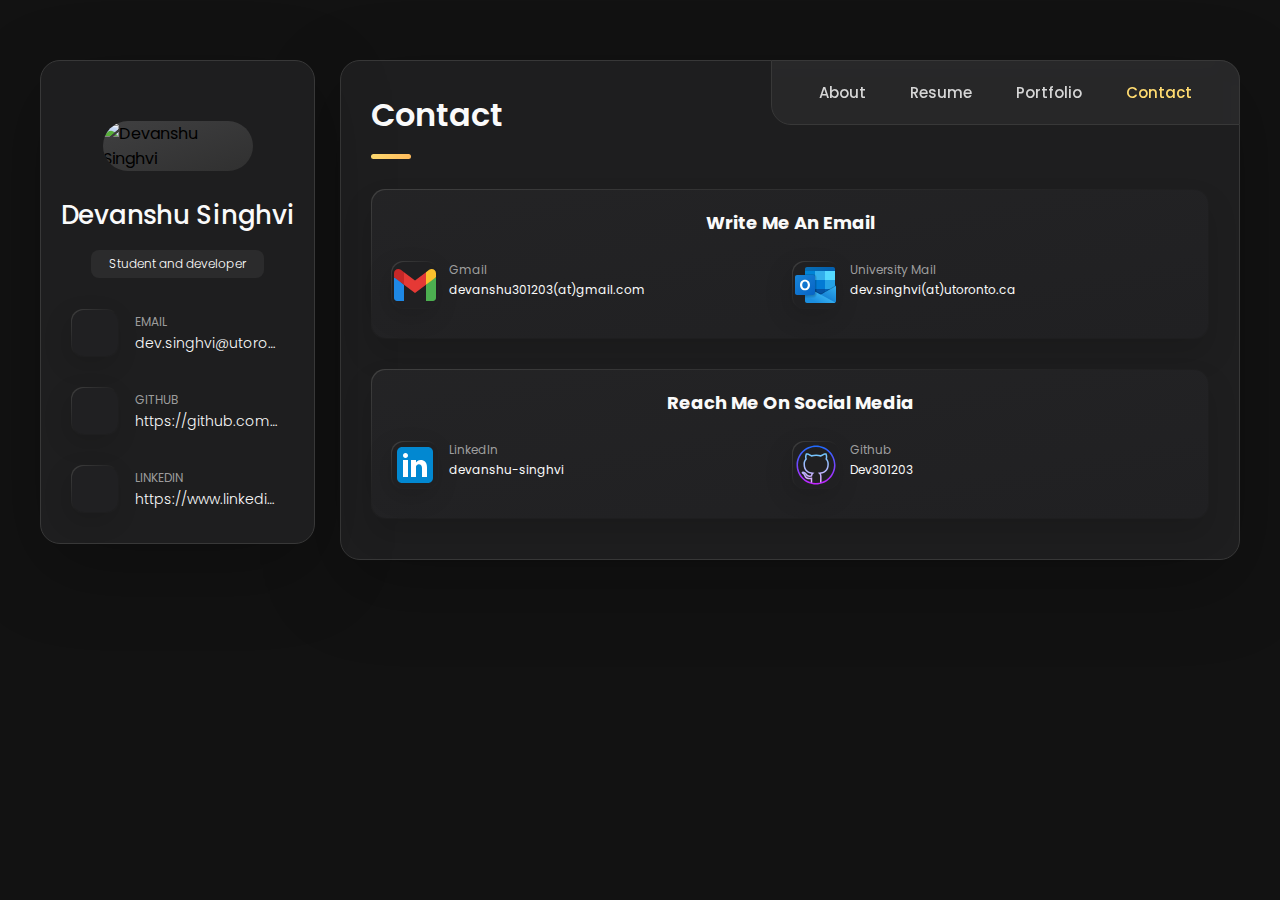
==== assets/html/contact.html @ c383cba3 "resume update" ====
<!DOCTYPE html>
<html lang="en">

<head>
  <meta charset="UTF-8">
  <meta http-equiv="X-UA-Compatible" content="IE=edge">
  <meta name="viewport" content="width=device-width, initial-scale=1.0">
  <title>Personal Portfolio</title>

  <!--
    - favicon
  -->
  <link rel="shortcut icon" href="../images/logo.ico" type="image/x-icon">

  <!--
    - custom css link
  -->
  <link rel="stylesheet" href="../css/style.css">
  <link rel="stylesheet" href="https://cdnjs.cloudflare.com/ajax/libs/font-awesome/4.7.0/css/font-awesome.min.css">

  <!--
    - google font link
  -->
  <link rel="preconnect" href="https://fonts.googleapis.com">
  <link rel="preconnect" href="https://fonts.gstatic.com" crossorigin>
  <link href="https://fonts.googleapis.com/css2?family=Poppins:wght@300;400;500;600&display=swap" rel="stylesheet">
</head>

<body>

  <!--
    - #MAIN
  -->

  <main>

    <!--
      - #SIDEBAR
    -->

    <aside class="sidebar" data-sidebar>

      <div class="sidebar-info">

        <figure class="avatar-box">
          <img src="../images/portrait.png" alt="Devanshu Singhvi" width="80">
        </figure>

        <div class="info-content">
          <h1 class="name" title="Richard hanrick">Devanshu Singhvi</h1>

          <p class="title">Student and developer</p>
        </div>

        <button class="info_more-btn" data-sidebar-btn>
          <span>Show Contacts</span>

          <ion-icon name="chevron-down"></ion-icon>
        </button>

      </div>

      <div class="sidebar-info_more">

        <div class="separator"></div>

        <ul class="contacts-list">

          <li class="contact-item">
            <a href="mailto:dev.singhvi@utoronto.ca" target="_blank">
              <div class="icon-box">
                <ion-icon name="mail-outline"></ion-icon>
              </div>

              <div class="contact-info">
                <p class="contact-title">Email</p>

                <a href="mailto:dev.singhvi@utoronto.ca" target="_blank" class="contact-link">dev.singhvi@utoronto.ca</a>
              </div>
            </a>
          </li>
          
          <li class="contact-item">
            <a href="https://github.com/Dev301203/" target="_blank">
              <div class="icon-box">
                <ion-icon name="logo-github"></ion-icon>
              </div>

              <div class="contact-info">
                <p class="contact-title">Github</p>

                <a href="https://github.com/Dev301203/" target="_blank" class="contact-link">https://github.com/Dev301203/</a>
              </div>
            </a>
          </li>
          
          <li class="contact-item">
            <a href="https://www.linkedin.com/in/devanshu-singhvi/" target="_blank">
              <div class="icon-box">
                <ion-icon name="logo-linkedin"></ion-icon>
              </div>

              <div class="contact-info">
                <p class="contact-title">LinkedIn</p>

                <a href="https://www.linkedin.com/in/devanshu-singhvi/" target="_blank" class="contact-link">https://www.linkedin.com/in/devanshu-singhvi/</a>
              </div>
            </a>
          </li>

        </ul>

      </div>

    </aside>





    <!--
      - #main-content
    -->

    <div class="main-content">

      <!--
        - #NAVBAR
      -->

      <nav class="navbar">
        <ul class="navbar-list">
          <a href="about.html">
            <li class="navbar-item">
              <button class="navbar-link" data-nav-link>About</button>
            </li>
          </a>
          <a href="resume.html">
            <li class="navbar-item">
              <button class="navbar-link" data-nav-link>Resume</button>
            </li>
          </a>
          <a href="portfolio.html">
            <li class="navbar-item">
              <button class="navbar-link" data-nav-link>Portfolio</button>
            </li>
          </a>
          <a>
            <li class="navbar-item">
              <button class="navbar-link active" data-nav-link>Contact</button>
            </li>
          </a>
        </ul>
      </nav>

      <!--
        - #CONTACT
      -->

      <article class="contact active" data-page="contact">

        <header>
          <h2 class="h2 article-title">Contact</h2>
        </header>

        <ul class="contactsection-list">

          <li class="contactsection-item">

            <div class="contactsection-content-box">
              <h4 class="h4 contactsection-item-title">Write me an email</h4>
              <ul class="contactsectioncontent-list">

                <li class="contactsectioncontent-item">
      
                  <div class="icon-box">
                    <svg xmlns="http://www.w3.org/2000/svg" x="0px" y="0px" width="100" height="100" viewBox="0 0 48 48">
                      <path fill="#4caf50" d="M45,16.2l-5,2.75l-5,4.75L35,40h7c1.657,0,3-1.343,3-3V16.2z"></path><path fill="#1e88e5" d="M3,16.2l3.614,1.71L13,23.7V40H6c-1.657,0-3-1.343-3-3V16.2z"></path><polygon fill="#e53935" points="35,11.2 24,19.45 13,11.2 12,17 13,23.7 24,31.95 35,23.7 36,17"></polygon><path fill="#c62828" d="M3,12.298V16.2l10,7.5V11.2L9.876,8.859C9.132,8.301,8.228,8,7.298,8h0C4.924,8,3,9.924,3,12.298z"></path><path fill="#fbc02d" d="M45,12.298V16.2l-10,7.5V11.2l3.124-2.341C38.868,8.301,39.772,8,40.702,8h0 C43.076,8,45,9.924,45,12.298z"></path>
                    </svg>
                  </div>
      
                  <div class="contactsectioncontent-info">
                    <a href="mailto:devanshu301203@gmail.com" target="_blank" class="contactsectioncontent-title">Gmail </a>
                    <a href="mailto:devanshu301203@gmail.com" target="_blank" class="contactsectioncontent-link">devanshu301203(at)gmail.com</a>
                  </div>

                </li>

                <li class="contactsectioncontent-item">
      
                  <div class="icon-box">
                    <svg xmlns="http://www.w3.org/2000/svg" x="0px" y="0px" width="100" height="100" viewBox="0 0 48 48">
                      <path fill="#103262" d="M43.255,23.547l-6.81-3.967v11.594H44v-6.331C44,24.309,43.716,23.816,43.255,23.547z"></path><path fill="#0084d7" d="M13,10h10v9H13V10z"></path><path fill="#33afec" d="M23,10h10v9H23V10z"></path><path fill="#54daff" d="M33,10h10v9H33V10z"></path><path fill="#027ad4" d="M23,19h10v9H23V19z"></path><path fill="#0553a4" d="M23,28h10v9H23V28z"></path><path fill="#25a2e5" d="M33,19h10v9H33V19z"></path><path fill="#0262b8" d="M33,28h10v9H33V28z"></path><polygon points="13,37 43,37 43,24.238 28.99,32.238 13,24.238" opacity=".019"></polygon><polygon points="13,37 43,37 43,24.476 28.99,32.476 13,24.476" opacity=".038"></polygon><polygon points="13,37 43,37 43,24.714 28.99,32.714 13,24.714" opacity=".057"></polygon><polygon points="13,37 43,37 43,24.952 28.99,32.952 13,24.952" opacity=".076"></polygon><polygon points="13,37 43,37 43,25.19 28.99,33.19 13,25.19" opacity=".095"></polygon><polygon points="13,37 43,37 43,25.429 28.99,33.429 13,25.429" opacity=".114"></polygon><polygon points="13,37 43,37 43,25.667 28.99,33.667 13,25.667" opacity=".133"></polygon><polygon points="13,37 43,37 43,25.905 28.99,33.905 13,25.905" opacity=".152"></polygon><polygon points="13,37 43,37 43,26.143 28.99,34.143 13,26.143" opacity=".171"></polygon><polygon points="13,37 43,37 43,26.381 28.99,34.381 13,26.381" opacity=".191"></polygon><polygon points="13,37 43,37 43,26.619 28.99,34.619 13,26.619" opacity=".209"></polygon><polygon points="13,37 43,37 43,26.857 28.99,34.857 13,26.857" opacity=".229"></polygon><polygon points="13,37 43,37 43,27.095 28.99,35.095 13,27.095" opacity=".248"></polygon><polygon points="13,37 43,37 43,27.333 28.99,35.333 13,27.333" opacity=".267"></polygon><polygon points="13,37 43,37 43,27.571 28.99,35.571 13,27.571" opacity=".286"></polygon><polygon points="13,37 43,37 43,27.81 28.99,35.81 13,27.81" opacity=".305"></polygon><polygon points="13,37 43,37 43,28.048 28.99,36.048 13,28.048" opacity=".324"></polygon><polygon points="13,37 43,37 43,28.286 28.99,36.286 13,28.286" opacity=".343"></polygon><polygon points="13,37 43,37 43,28.524 28.99,36.524 13,28.524" opacity=".362"></polygon><polygon points="13,37 43,37 43,28.762 28.99,36.762 13,28.762" opacity=".381"></polygon><polygon points="13,37 43,37 43,29 28.99,37 13,29" opacity=".4"></polygon><linearGradient id="Qf7015RosYe_HpjKeG0QTa_ut6gQeo5pNqf_gr1" x1="38.925" x2="32.286" y1="24.557" y2="36.024" gradientUnits="userSpaceOnUse"><stop offset="0" stop-color="#31abec"></stop><stop offset="1" stop-color="#1582d5"></stop></linearGradient><path fill="url(#Qf7015RosYe_HpjKeG0QTa_ut6gQeo5pNqf_gr1)" d="M15.441,42h26.563c1.104,0,1.999-0.889,2-1.994C44.007,35.485,44,24.843,44,24.843	s-0.007,0.222-1.751,1.212S14.744,41.566,14.744,41.566S14.978,42,15.441,42z"></path><linearGradient id="Qf7015RosYe_HpjKeG0QTb_ut6gQeo5pNqf_gr2" x1="13.665" x2="41.285" y1="6.992" y2="9.074" gradientUnits="userSpaceOnUse"><stop offset=".042" stop-color="#076db4"></stop><stop offset=".85" stop-color="#0461af"></stop></linearGradient><path fill="url(#Qf7015RosYe_HpjKeG0QTb_ut6gQeo5pNqf_gr2)" d="M43,10H13V8c0-1.105,0.895-2,2-2h26c1.105,0,2,0.895,2,2V10z"></path><linearGradient id="Qf7015RosYe_HpjKeG0QTc_ut6gQeo5pNqf_gr3" x1="28.153" x2="23.638" y1="33.218" y2="41.1" gradientUnits="userSpaceOnUse"><stop offset="0" stop-color="#33acee"></stop><stop offset="1" stop-color="#1b8edf"></stop></linearGradient><path fill="url(#Qf7015RosYe_HpjKeG0QTc_ut6gQeo5pNqf_gr3)" d="M13,25v15c0,1.105,0.895,2,2,2h15h12.004c0.462,0,0.883-0.162,1.221-0.425L13,25z"></path><path d="M21.319,13H13v24h8.319C23.352,37,25,35.352,25,33.319V16.681C25,14.648,23.352,13,21.319,13z" opacity=".05"></path><path d="M21.213,36H13V13.333h8.213c1.724,0,3.121,1.397,3.121,3.121v16.425	C24.333,34.603,22.936,36,21.213,36z" opacity=".07"></path><path d="M21.106,35H13V13.667h8.106c1.414,0,2.56,1.146,2.56,2.56V32.44C23.667,33.854,22.52,35,21.106,35z" opacity=".09"></path><linearGradient id="Qf7015RosYe_HpjKeG0QTd_ut6gQeo5pNqf_gr4" x1="3.53" x2="22.41" y1="14.53" y2="33.41" gradientUnits="userSpaceOnUse"><stop offset="0" stop-color="#1784d8"></stop><stop offset="1" stop-color="#0864c5"></stop></linearGradient><path fill="url(#Qf7015RosYe_HpjKeG0QTd_ut6gQeo5pNqf_gr4)" d="M21,34H5c-1.105,0-2-0.895-2-2V16c0-1.105,0.895-2,2-2h16c1.105,0,2,0.895,2,2v16	C23,33.105,22.105,34,21,34z"></path><path fill="#fff" d="M13,18.691c-3.111,0-4.985,2.377-4.985,5.309S9.882,29.309,13,29.309	c3.119,0,4.985-2.377,4.985-5.308C17.985,21.068,16.111,18.691,13,18.691z M13,27.517c-1.765,0-2.82-1.574-2.82-3.516	s1.06-3.516,2.82-3.516s2.821,1.575,2.821,3.516S14.764,27.517,13,27.517z"></path>
                    </svg>
                  </div>
      
                  <div class="contactsectioncontent-info">
                    <a href="mailto:dev.singhvi@utoronto.ca" target="_blank" class="contactsectioncontent-title">University Mail </a>
                    <a href="mailto:dev.singhvi@utoronto.ca" target="_blank" class="contactsectioncontent-link">dev.singhvi(at)utoronto.ca</a>
                  </div>

                </li>
      
              </ul>

          </li>

          <li class="contactsection-item">

            <div class="contactsection-content-box">
              <h4 class="h4 contactsection-item-title">Reach me on social media</h4>
              <ul class="contactsectioncontent-list">

                <li class="contactsectioncontent-item">
      
                  <div class="icon-box">
                    <svg xmlns="http://www.w3.org/2000/svg" x="0px" y="0px" width="100" height="100" viewBox="0 0 48 48">
                      <path fill="#0288D1" d="M42,37c0,2.762-2.238,5-5,5H11c-2.761,0-5-2.238-5-5V11c0-2.762,2.239-5,5-5h26c2.762,0,5,2.238,5,5V37z"></path><path fill="#FFF" d="M12 19H17V36H12zM14.485 17h-.028C12.965 17 12 15.888 12 14.499 12 13.08 12.995 12 14.514 12c1.521 0 2.458 1.08 2.486 2.499C17 15.887 16.035 17 14.485 17zM36 36h-5v-9.099c0-2.198-1.225-3.698-3.192-3.698-1.501 0-2.313 1.012-2.707 1.99C24.957 25.543 25 26.511 25 27v9h-5V19h5v2.616C25.721 20.5 26.85 19 29.738 19c3.578 0 6.261 2.25 6.261 7.274L36 36 36 36z"></path>
                    </svg>
                  </div>
      
                  <div class="contactsectioncontent-info">
                    <a href="https://www.linkedin.com/in/devanshu-singhvi/" target="_blank" class="contactsectioncontent-title">LinkedIn </a>
                    <a href="https://www.linkedin.com/in/devanshu-singhvi/" target="_blank" class="contactsectioncontent-link">devanshu-singhvi</a>
                  </div>
      
                </li>

                <li class="contactsectioncontent-item">
      
                  <div class="icon-box">
                    <svg xmlns="http://www.w3.org/2000/svg" x="0px" y="0px" width="100" height="100" viewBox="0 0 64 64">
                      <linearGradient id="KpzH_ttTMIjq8dhx1zD2pa_52539_gr1" x1="30.999" x2="30.999" y1="16" y2="55.342" gradientUnits="userSpaceOnUse" spreadMethod="reflect"><stop offset="0" stop-color="#6dc7ff"></stop><stop offset="1" stop-color="#e6abff"></stop></linearGradient><path fill="url(#KpzH_ttTMIjq8dhx1zD2pa_52539_gr1)" d="M25.008,56.007c-0.003-0.368-0.006-1.962-0.009-3.454l-0.003-1.55 c-6.729,0.915-8.358-3.78-8.376-3.83c-0.934-2.368-2.211-3.045-2.266-3.073l-0.124-0.072c-0.463-0.316-1.691-1.157-1.342-2.263 c0.315-0.997,1.536-1.1,2.091-1.082c3.074,0.215,4.63,2.978,4.694,3.095c1.569,2.689,3.964,2.411,5.509,1.844 c0.144-0.688,0.367-1.32,0.659-1.878C20.885,42.865,15.27,40.229,15.27,30.64c0-2.633,0.82-4.96,2.441-6.929 c-0.362-1.206-0.774-3.666,0.446-6.765l0.174-0.442l0.452-0.144c0.416-0.137,2.688-0.624,7.359,2.433 c1.928-0.494,3.969-0.749,6.074-0.759c2.115,0.01,4.158,0.265,6.09,0.759c4.667-3.058,6.934-2.565,7.351-2.433l0.451,0.145 l0.174,0.44c1.225,3.098,0.813,5.559,0.451,6.766c1.618,1.963,2.438,4.291,2.438,6.929c0,9.591-5.621,12.219-10.588,13.087 c0.563,1.065,0.868,2.402,0.868,3.878c0,1.683-0.007,7.204-0.015,8.402l-2-0.014c0.008-1.196,0.015-6.708,0.015-8.389 c0-2.442-0.943-3.522-1.35-3.874l-1.73-1.497l2.274-0.253c5.205-0.578,10.525-2.379,10.525-11.341c0-2.33-0.777-4.361-2.31-6.036 l-0.43-0.469l0.242-0.587c0.166-0.401,0.894-2.442-0.043-5.291c-0.758,0.045-2.568,0.402-5.584,2.447l-0.384,0.259l-0.445-0.123 c-1.863-0.518-3.938-0.796-6.001-0.806c-2.052,0.01-4.124,0.288-5.984,0.806l-0.445,0.123l-0.383-0.259 c-3.019-2.044-4.833-2.404-5.594-2.449c-0.935,2.851-0.206,4.892-0.04,5.293l0.242,0.587l-0.429,0.469 c-1.536,1.681-2.314,3.712-2.314,6.036c0,8.958,5.31,10.77,10.504,11.361l2.252,0.256l-1.708,1.49 c-0.372,0.325-1.03,1.112-1.254,2.727l-0.075,0.549l-0.506,0.227c-1.321,0.592-5.839,2.162-8.548-2.485 c-0.015-0.025-0.544-0.945-1.502-1.557c0.646,0.639,1.433,1.673,2.068,3.287c0.066,0.19,1.357,3.622,7.28,2.339l1.206-0.262 l0.012,3.978c0.003,1.487,0.006,3.076,0.009,3.444L25.008,56.007z"></path><linearGradient id="KpzH_ttTMIjq8dhx1zD2pb_52539_gr2" x1="32" x2="32" y1="5" y2="59.167" gradientUnits="userSpaceOnUse" spreadMethod="reflect"><stop offset="0" stop-color="#1a6dff"></stop><stop offset="1" stop-color="#c822ff"></stop></linearGradient><path fill="url(#KpzH_ttTMIjq8dhx1zD2pb_52539_gr2)" d="M32,58C17.663,58,6,46.337,6,32S17.663,6,32,6s26,11.663,26,26S46.337,58,32,58z M32,8 C18.767,8,8,18.767,8,32s10.767,24,24,24s24-10.767,24-24S45.233,8,32,8z"></path>
                    </svg>
                  </div>
      
                  <div class="contactsectioncontent-info">
                    <a href="https://github.com/Dev301203/" target="_blank" class="contactsectioncontent-title">Github </a>
                    <a href="https://github.com/Dev301203/" target="_blank" class="contactsectioncontent-link">Dev301203</a>
                  </div>
      
                </li>
      
              </ul>
            </div>

          </li>

        </ul>

      </article>

    </div>

  </main>






  <!--
    - custom js link
  -->
  <script src="../js/script.js"></script>

  <!--
    - ionicon link
  -->
  <script type="module" src="https://unpkg.com/ionicons@5.5.2/dist/ionicons/ionicons.esm.js"></script>
  <script nomodule src="https://unpkg.com/ionicons@5.5.2/dist/ionicons/ionicons.js"></script>

</body>

</html>
---- assets/css/style.css ----
/*-----------------------------------*\
  #style.css
\*-----------------------------------*/


/**
 * copyright 2022 @codewithsadee
 */





/*-----------------------------------*\
  #CUSTOM PROPERTY
\*-----------------------------------*/

:root {

  /**
   * colors
   */

  /* gradient */

  --bg-gradient-onyx: linear-gradient(to bottom right,
      hsl(240, 1%, 25%) 3%,
      hsl(0, 0%, 19%) 97%);
  --bg-gradient-jet: linear-gradient(to bottom right,
      hsla(240, 1%, 18%, 0.251) 0%,
      hsla(240, 2%, 11%, 0) 100%), hsl(240, 2%, 13%);
  --bg-gradient-yellow-1: linear-gradient(to bottom right,
      hsl(45, 100%, 71%) 0%,
      hsla(36, 100%, 69%, 0) 50%);
  --bg-gradient-yellow-2: linear-gradient(135deg,
      hsla(45, 100%, 71%, 0.251) 0%,
      hsla(35, 100%, 68%, 0) 59.86%), hsl(240, 2%, 13%);
  --border-gradient-onyx: linear-gradient(to bottom right,
      hsl(0, 0%, 25%) 0%,
      hsla(0, 0%, 25%, 0) 50%);
  --text-gradient-yellow: linear-gradient(to right,
      hsl(45, 100%, 72%),
      hsl(35, 100%, 68%));

  /* solid */

  --jet: hsl(0, 0%, 22%);
  --onyx: hsl(240, 1%, 17%);
  --eerie-black-1: hsl(240, 2%, 13%);
  --eerie-black-2: hsl(240, 2%, 12%);
  --smoky-black: hsl(0, 0%, 7%);
  --white-1: hsl(0, 0%, 100%);
  --white-2: hsl(0, 0%, 98%);
  --orange-yellow-crayola: hsl(45, 100%, 72%);
  --vegas-gold: hsl(45, 54%, 58%);
  --orange-yellow: #F8D568;
  --light-gray: hsl(0, 0%, 84%);
  --light-gray-70: hsla(0, 0%, 84%, 0.7);
  --bittersweet-shimmer: hsl(0, 43%, 51%);

  /**
   * typography
   */

  /* font-family */
  --ff-poppins: 'Poppins', sans-serif;

  /* font-size */
  --fs-1: 24px;
  --fs-2: 18px;
  --fs-3: 17px;
  --fs-4: 16px;
  --fs-5: 15px;
  --fs-6: 14px;
  --fs-7: 13px;
  --fs-8: 11px;

  /* font-weight */
  --fw-300: 300;
  --fw-400: 400;
  --fw-500: 500;
  --fw-600: 600;

  /**
   * shadow
   */

  --shadow-1: -4px 8px 24px hsla(0, 0%, 0%, 0.25);
  --shadow-2: 0 16px 30px hsla(0, 0%, 0%, 0.25);
  --shadow-3: 0 16px 40px hsla(0, 0%, 0%, 0.25);
  --shadow-4: 0 25px 50px hsla(0, 0%, 0%, 0.15);
  --shadow-5: 0 24px 80px hsla(0, 0%, 0%, 0.25);

  /**
   * transition
   */

  --transition-1: 0.25s ease;
  --transition-2: 0.5s ease-in-out;

}





/*-----------------------------------*\
  #RESET
\*-----------------------------------*/

*,
*::before,
*::after {
  margin: 0;
  padding: 0;
  box-sizing: border-box;
}

a {
  text-decoration: none;
}

li {
  list-style: none;
}

img,
ion-icon,
a,
button,
time,
span {
  display: block;
}

button {
  font: inherit;
  background: none;
  border: none;
  text-align: left;
  cursor: pointer;
}

input,
textarea {
  display: block;
  width: 100%;
  background: none;
  font: inherit;
}

::selection {
  background: var(--orange-yellow-crayola);
  color: var(--smoky-black);
}

:focus {
  outline-color: var(--orange-yellow-crayola);
}

html {
  font-family: var(--ff-poppins);
}

body {
  background: var(--smoky-black);
}





/*-----------------------------------*\
  #REUSED STYLE
\*-----------------------------------*/

.sidebar,
article {
  background: var(--eerie-black-2);
  border: 1px solid var(--jet);
  border-radius: 20px;
  padding: 15px;
  box-shadow: var(--shadow-1);
  z-index: 1;
}

.separator {
  width: 100%;
  height: 1px;
  background: var(--jet);
  margin: 16px 0;
}

.icon-box {
  position: relative;
  background: var(--border-gradient-onyx);
  width: 30px;
  height: 30px;
  border-radius: 8px;
  display: flex;
  justify-content: center;
  align-items: center;
  font-size: 16px;
  color: var(--orange-yellow-crayola);
  box-shadow: var(--shadow-1);
  z-index: 1;
}

.icon-box::before {
  content: "";
  position: absolute;
  inset: 1px;
  background: var(--eerie-black-1);
  border-radius: inherit;
  z-index: -1;
}

.icon-box ion-icon {
  --ionicon-stroke-width: 35px;
}

article {
  display: none;
}

article.active {
  display: block;
  animation: fade 0.5s ease backwards;
}

@keyframes fade {
  0% {
    opacity: 0;
  }

  100% {
    opacity: 1;
  }
}

.h2,
.h3,
.h4,
.h5 {
  color: var(--white-2);
  text-transform: capitalize;
}

.h2 {
  font-size: var(--fs-1);
}

.h3 {
  font-size: var(--fs-2);
}

.h4 {
  font-size: var(--fs-4);
}

.h5 {
  font-size: var(--fs-7);
  font-weight: var(--fw-500);
}

.article-title {
  position: relative;
  padding-bottom: 7px;
}

.article-title::after {
  content: "";
  position: absolute;
  bottom: 0;
  left: 0;
  width: 30px;
  height: 3px;
  background: var(--text-gradient-yellow);
  border-radius: 3px;
}

.has-scrollbar::-webkit-scrollbar {
  width: 5px;
  /* for vertical scrollbar */
  height: 5px;
  /* for horizontal scrollbar */
}

.has-scrollbar::-webkit-scrollbar-track {
  background: var(--onyx);
  border-radius: 5px;
}

.has-scrollbar::-webkit-scrollbar-thumb {
  background: var(--orange-yellow-crayola);
  border-radius: 5px;
}

.has-scrollbar::-webkit-scrollbar-button {
  width: 20px;
}

.content-card {
  position: relative;
  background: var(--border-gradient-onyx);
  padding: 15px;
  padding-top: 45px;
  border-radius: 14px;
  box-shadow: var(--shadow-2);
  cursor: pointer;
  z-index: 1;
}

.content-card::before {
  content: "";
  position: absolute;
  inset: 1px;
  background: var(--bg-gradient-jet);
  border-radius: inherit;
  z-index: -1;
}





/*-----------------------------------*\
  #MAIN
\*-----------------------------------*/

main {
  margin: 15px 12px;
  margin-bottom: 75px;
  min-width: 259px;
}





/*-----------------------------------*\
  #SIDEBAR
\*-----------------------------------*/

.sidebar {
  margin-bottom: 15px;
  max-height: 112px;
  overflow: hidden;
  transition: var(--transition-2);
}

.sidebar.active {
  max-height: 405px;
}

.sidebar-info {
  position: relative;
  display: flex;
  justify-content: flex-start;
  align-items: center;
  gap: 15px;
}

.avatar-box {
  background: var(--bg-gradient-onyx);
  border-radius: 20px;
}

.info-content .name {
  color: var(--white-2);
  font-size: var(--fs-3);
  font-weight: var(--fw-500);
  letter-spacing: -0.25px;
  margin-bottom: 10px;
}

.info-content .title {
  color: var(--white-1);
  background: var(--onyx);
  font-size: var(--fs-8);
  font-weight: var(--fw-300);
  width: max-content;
  padding: 3px 12px;
  border-radius: 8px;
}

.info_more-btn {
  position: absolute;
  top: -15px;
  right: -15px;
  border-radius: 0 15px;
  font-size: 13px;
  color: var(--orange-yellow-crayola);
  background: var(--border-gradient-onyx);
  padding: 10px;
  box-shadow: var(--shadow-2);
  transition: var(--transition-1);
  z-index: 1;
}

.info_more-btn::before {
  content: "";
  position: absolute;
  inset: 1px;
  border-radius: inherit;
  background: var(--bg-gradient-jet);
  transition: var(--transition-1);
  z-index: -1;
}

.info_more-btn:hover,
.info_more-btn:focus {
  background: var(--bg-gradient-yellow-1);
}

.info_more-btn:hover::before,
.info_more-btn:focus::before {
  background: var(--bg-gradient-yellow-2);
}

.info_more-btn span {
  display: none;
}

.sidebar-info_more {
  opacity: 0;
  visibility: hidden;
  transition: var(--transition-2);
}

.sidebar.active .sidebar-info_more {
  opacity: 1;
  visibility: visible;
}

.contacts-list {
  display: grid;
  grid-template-columns: 1fr;
  gap: 16px;
}

.contact-item {
  min-width: 100%;
  display: flex;
  align-items: center;
  gap: 16px;
}

.contact-info {
  max-width: calc(100% - 46px);
  width: calc(100% - 46px);
}

.contact-title {
  color: var(--light-gray-70);
  font-size: var(--fs-8);
  text-transform: uppercase;
  margin-bottom: 2px;
}

.contact-info :is(.contact-link, time, address) {
  color: var(--white-2);
  font-size: var(--fs-7);
}

.contact-info address {
  font-style: normal;
}

.social-list {
  display: flex;
  justify-content: flex-start;
  align-items: center;
  gap: 15px;
  padding-bottom: 4px;
  padding-left: 7px;
}

.social-item .social-link {
  color: var(--light-gray-70);
  font-size: 18px;
}


.social-item .social-link:hover {
  color: var(--light-gray);
}





/*-----------------------------------*\
  #NAVBAR
\*-----------------------------------*/

.navbar {
  position: fixed;
  bottom: 0;
  left: 0;
  width: 100%;
  background: hsla(240, 1%, 17%, 0.75);
  backdrop-filter: blur(10px);
  border: 1px solid var(--jet);
  border-radius: 12px 12px 0 0;
  box-shadow: var(--shadow-2);
  z-index: 5;
}

.navbar-list {
  display: flex;
  flex-wrap: wrap;
  justify-content: center;
  align-items: center;
  padding: 0 10px;
}

.navbar-link {
  color: var(--light-gray);
  font-size: var(--fs-8);
  padding: 20px 7px;
  transition: color var(--transition-1);
}

.navbar-link:hover,
.navbar-link:focus {
  color: var(--light-gray-70);
}

.navbar-link.active {
  color: var(--orange-yellow-crayola);
}





/*-----------------------------------*\
  #ABOUT
\*-----------------------------------*/

.about .article-title {
  margin-bottom: 15px;
}

.about-text {
  color: var(--light-gray);
  font-size: var(--fs-6);
  font-weight: var(--fw-300);
  line-height: 1.6;
}

.about-text p {
  margin-bottom: 15px;
}



/**
 * #service 
 */

.service {
  margin-bottom: 35px;
}

.service-title {
  margin-bottom: 20px;
}

.service-list {
  display: grid;
  grid-template-columns: 1fr;
  gap: 20px;
}

.service-item {
  position: relative;
  background: var(--border-gradient-onyx);
  padding: 20px;
  border-radius: 14px;
  box-shadow: var(--shadow-2);
  z-index: 1;
}

.service-item::before {
  content: "";
  position: absolute;
  inset: 1px;
  background: var(--bg-gradient-jet);
  border-radius: inherit;
  z-index: -1;
}

.service-icon-box {
  margin-bottom: 10px;
}

.service-icon-box img {
  margin: auto;
}

.service-content-box {
  text-align: center;
}

.service-item-title {
  margin-bottom: 7px;
}

.service-item-text {
  color: var(--light-gray);
  font-size: var(--fs-6);
  font-weight: var(--fw-3);
  line-height: 1.6;
}



/**
 * #clients 
 */

.clients {
  margin-bottom: 15px;
}

.clients-list {
  display: flex;
  justify-content: flex-start;
  align-items: flex-start;
  gap: 15px;
  margin: 0 -15px;
  padding: 25px;
  padding-bottom: 25px;
  overflow-x: auto;
  scroll-behavior: smooth;
  overscroll-behavior-inline: contain;
  scroll-snap-type: inline mandatory;
  scroll-padding-inline: 25px;
}

.clients-item {
  min-width: 50%;
  scroll-snap-align: start;
}

.clients-item img {
  width: 100%;
  filter: grayscale(1);
  transition: var(--transition-1);
}

.clients-item img:hover {
  filter: grayscale(0);
}





/*-----------------------------------*\
  #RESUME
\*-----------------------------------*/

.article-title {
  margin-bottom: 30px;
}


/**
 * education and experience 
 */

.timeline {
  margin-bottom: 30px;
}

.timeline .title-wrapper {
  display: flex;
  align-items: center;
  gap: 15px;
  margin-bottom: 25px;
}

.timeline-list {
  font-size: var(--fs-6);
  margin-left: 45px;
}

.timeline-item {
  position: relative;
}

.timeline-item:not(:last-child) {
  margin-bottom: 20px;
}

.timeline-item-title {
  text-align: justify;
  text-justify: inter-word;
  font-size: var(--fs-6);
  color: var(--orange-yellow-crayola);
  line-height: 1.3;
  margin-bottom: 7px;
  display: inline;
  font-weight: bold;
}

.timeline-item-title-loc {
  font-size: var(--fs-6);
  font-weight: normal;
  line-height: 1.3;
}

.timeline-item-date {
  color: var(--vegas-gold);
  font-weight: var(--fw-400);
  line-height: 1.6;
}

.timeline-item-subtitle {
  color: var(--orange-yellow);
  font-weight: var(--fw-400);
  line-height: 1.6;
}

.timeline-item:not(:last-child)::before {
  content: "";
  position: absolute;
  top: -25px;
  left: -30px;
  width: 1px;
  height: calc(100% + 50px);
  background: var(--jet);
}

.timeline-item::after {
  content: "";
  position: absolute;
  top: 5px;
  left: -33px;
  height: 6px;
  width: 6px;
  background: var(--text-gradient-yellow);
  border-radius: 50%;
  box-shadow: 0 0 0 4px var(--jet);
}

.timeline-text {
  color: var(--light-gray);
  font-weight: var(--fw-300);
  line-height: 1.6;
}


/**
 * skills 
 */

.skills-title {
  margin-bottom: 20px;
}

.skills-list {
  padding: 20px;
}


.skills-item:not(:last-child) {
  margin-bottom: 15px;
}

.skill .title-wrapper {
  display: flex;
  align-items: center;
  gap: 5px;
  margin-bottom: 8px;
}

.skill .title-wrapper data {
  color: var(--light-gray);
  font-size: var(--fs-7);
  font-weight: var(--fw-300);
}

.skill-progress-bg {
  background: var(--jet);
  width: 100%;
  height: 8px;
  border-radius: 10px;
}

.skill-progress-fill {
  background: var(--text-gradient-yellow);
  height: 100%;
  border-radius: inherit;
}





/*-----------------------------------*\
  #PORTFOLIO
\*-----------------------------------*/

.filter-list {
  display: none;
}

.filter-select-box {
  position: relative;
  margin-bottom: 25px;
}

.filter-select {
  background: var(--eerie-black-2);
  color: var(--light-gray);
  display: flex;
  justify-content: space-between;
  align-items: center;
  width: 100%;
  padding: 12px 16px;
  border: 1px solid var(--jet);
  border-radius: 14px;
  font-size: var(--fs-6);
  font-weight: var(--fw-300);
}

.filter-select.active .select-icon {
  transform: rotate(0.5turn);
}

.select-list {
  background: var(--eerie-black-2);
  position: absolute;
  top: calc(100% + 6px);
  width: 100%;
  padding: 6px;
  border: 1px solid var(--jet);
  border-radius: 14px;
  z-index: 2;
  opacity: 0;
  visibility: hidden;
  pointer-events: none;
  transition: 0.15s ease-in-out;
}

.filter-select.active+.select-list {
  opacity: 1;
  visibility: visible;
  pointer-events: all;
}

.select-item button {
  background: var(--eerie-black-2);
  color: var(--light-gray);
  font-size: var(--fs-6);
  font-weight: var(--fw-300);
  text-transform: capitalize;
  width: 100%;
  padding: 8px 10px;
  border-radius: 8px;
}

.select-item button:hover {
  --eerie-black-2: hsl(240, 2%, 20%);
}

.project-list {
  display: grid;
  grid-template-columns: 1fr;
  gap: 30px;
  margin-bottom: 10px;
}

.project-item {
  display: none;
}

.project-item.active {
  display: block;
  animation: scaleUp 0.25s ease forwards;
}

@keyframes scaleUp {
  0% {
    transform: scale(0.5);
  }

  100% {
    transform: scale(1);
  }
}

.project-item>a {
  width: 100%;
}

.project-img {
  position: relative;
  width: 100%;
  height: 200px;
  border-radius: 16px;
  overflow: hidden;
  margin-bottom: 15px;
}

.project-img::before {
  content: "";
  position: absolute;
  top: 0;
  left: 0;
  width: 100%;
  height: 100%;
  background: transparent;
  z-index: 1;
  transition: var(--transition-1);
}

.project-item>a:hover .project-img::before {
  background: hsla(0, 0%, 0%, 0.5);
}

.project-item-icon-box {
  --scale: 0.8;

  background: var(--jet);
  color: var(--orange-yellow-crayola);
  position: absolute;
  top: 50%;
  left: 50%;
  transform: translate(-50%, -50%) scale(var(--scale));
  font-size: 20px;
  padding: 18px;
  border-radius: 12px;
  opacity: 0;
  z-index: 1;
  transition: var(--transition-1);
}

.project-item>a:hover .project-item-icon-box {
  --scale: 1;
  opacity: 1;
}

.project-item-icon-box ion-icon {
  --ionicon-stroke-width: 50px;
}

.project-img img {
  width: 100%;
  height: 100%;
  object-fit: cover;
  transition: var(--transition-1);
}

.project-item>a:hover img {
  transform: scale(1.1);
}

.project-title,
.project-category {
  margin-left: 10px;
}

.project-title {
  color: var(--white-2);
  font-size: var(--fs-5);
  font-weight: var(--fw-400);
  text-transform: capitalize;
  line-height: 1.3;
}

.project-category {
  color: var(--light-gray-70);
  font-size: var(--fs-6);
  font-weight: var(--fw-300);
}



/*-----------------------------------*\
  #CONTACT
\*-----------------------------------*/

.contactsection {
  margin-top: 35px;
  margin-bottom: 35px;
}

.contactsection-title {
  margin-bottom: 30px;
}

.contactsection-list {
  display: grid;
  grid-template-columns: 1fr;
  gap: 20px;
}

.contactsection-item {
  position: relative;
  background: var(--border-gradient-onyx);
  padding: 20px;
  border-radius: 14px;
  box-shadow: var(--shadow-2);
  margin-bottom: 10px;
  z-index: 1;
}

.contactsection-item::before {
  content: "";
  position: absolute;
  inset: 1px;
  background: var(--bg-gradient-jet);
  border-radius: inherit;
  z-index: -1;
}

.contactsection-icon-box img {
  margin: auto;
}

.contactsection-content-box {
  text-align: center;
}

.contactsection-item-title {
  margin-bottom: 25px;
}

.contactsection-item-text {
  color: var(--light-gray);
  font-size: var(--fs-6);
  font-weight: var(--fw-3);
  line-height: 1.6;
}

.contactsectioncontent-list {
  display: grid;
  grid-template-columns: 1fr;
  gap: 3px;
}

@media (min-width: 1050px) {
  .contactsectioncontent-list {
    display: grid;
    grid-template-columns: 1fr 1fr;
    gap: 3px;
  }
}

.resume-compliteracy-list {
  display: grid;
  grid-template-columns: 1fr 1fr;
  gap: 3px;
}

.resume-languages-list {
  display: grid;
  grid-template-columns: 1fr 1fr;
  gap: 3px;
}

.contactsectioncontent-item {
  min-width: 100%;
  display: flex;
  align-items: left;
  gap: 10px;
}

.contactsectioncontent-info {
  max-width: 100%;
  width: 100%;
}

.contactsectioncontent-title {
  color: var(--light-gray-70);
  font-size: var(--fs-8);
  margin-bottom: 2px;
  margin-left: 0px;
  text-align: left;
}

.contactsectioncontent-info :is(.contactsectioncontent-link, time, address) {
  color: var(--white-2);
  font-size: var(--fs-8);
  margin-bottom: 20px;
  margin-left: 0px;
  text-align: left;
}

.contactsectioncontent-info address {
  font-style: normal;
}


/*-----------------------------------*\
  #RESPONSIVE
\*-----------------------------------*/

/**
 * responsive larger than 450px screen
 */

@media (min-width: 450px) {

  /**
   * client
   */

  .clients-item {
    min-width: calc(33.33% - 10px);
  }



  /**
   * #PORTFOLIO, BLOG 
   */

  .project-img {
    height: auto;
  }

}





/**
 * responsive larger than 580px screen
 */

@media (min-width: 580px) {

  /**
   * CUSTOM PROPERTY
   */

  :root {

    /**
     * typography
     */

    --fs-1: 32px;
    --fs-2: 24px;
    --fs-3: 26px;
    --fs-4: 18px;
    --fs-6: 15px;
    --fs-7: 15px;
    --fs-8: 12px;

  }



  /**
   * #REUSED STYLE
   */

  .sidebar,
  article {
    width: 520px;
    margin-inline: auto;
    padding: 30px;
  }

  .article-title {
    font-weight: var(--fw-600);
    padding-bottom: 15px;
  }

  .article-title::after {
    width: 40px;
    height: 5px;
  }

  .icon-box {
    width: 48px;
    height: 48px;
    border-radius: 12px;
    font-size: 18px;
  }



  /**
   * #MAIN
   */

  main {
    margin-top: 60px;
    margin-bottom: 100px;
  }



  /**
   * #SIDEBAR
   */

  .sidebar {
    max-height: 180px;
    margin-bottom: 30px;
  }

  .sidebar.active {
    max-height: 584px;
  }

  .sidebar-info {
    gap: 25px;
  }

  .avatar-box {
    border-radius: 30px;
  }

  .avatar-box img {
    width: 120px;
    border-radius: 30px;
  }

  .info-content .name {
    margin-bottom: 15px;
  }

  .info-content .title {
    padding: 5px 18px;
  }

  .info_more-btn {
    top: -30px;
    right: -30px;
    padding: 10px 15px;
  }

  .info_more-btn span {
    display: block;
    font-size: var(--fs-8);
  }

  .info_more-btn ion-icon {
    display: none;
  }

  .separator {
    margin: 32px 0;
  }

  .contacts-list {
    gap: 20px;
  }

  .contact-info {
    max-width: calc(100% - 64px);
    width: calc(100% - 64px);
  }



  /**
   * #NAVBAR
   */

  .navbar {
    border-radius: 20px 20px 0 0;
  }

  .navbar-list {
    gap: 20px;
  }

  .navbar-link {
    --fs-8: 14px;
  }



  /**
   * #ABOUT
   */

  .about .article-title {
    margin-bottom: 20px;
  }

  .about-text {
    margin-bottom: 40px;
  }

  /* service */

  .service-item {
    display: flex;
    justify-content: flex-start;
    align-items: flex-start;
    gap: 18px;
    padding: 30px;
  }

  .service-icon-box {
    margin-bottom: 0;
    margin-top: 5px;
  }

  .service-content-box {
    text-align: left;
  }


  /* clients */

  .clients-list {
    gap: 50px;
    margin: 0 -30px;
    padding: 45px;
    scroll-padding-inline: 45px;
  }

  .clients-item {
    min-width: calc(33.33% - 35px);
  }



  /**
   * #RESUME
   */

  .timeline-list {
    margin-left: 65px;
  }

  .timeline-item:not(:last-child)::before {
    left: -40px;
  }

  .timeline-item::after {
    height: 8px;
    width: 8px;
    left: -43px;
  }

  .skills-item:not(:last-child) {
    margin-bottom: 25px;
  }



  /**
   * #PORTFOLIO, BLOG
   */

  .project-img,
  .blog-banner-box {
    border-radius: 16px;
  }

  .blog-posts-list {
    gap: 30px;
  }

  .blog-content {
    padding: 25px;
  }



  /**
   * #CONTACT
   */

  .mapbox {
    height: 380px;
    border-radius: 18px;
  }

  .input-wrapper {
    gap: 30px;
    margin-bottom: 30px;
  }

  .form-input {
    padding: 15px 20px;
  }

  textarea.form-input {
    margin-bottom: 30px;
  }

  .form-btn {
    --fs-6: 16px;
    padding: 16px 20px;
  }

  .form-btn ion-icon {
    font-size: 18px;
  }

}





/**
 * responsive larger than 768px screen
 */

@media (min-width: 768px) {

  /**
   * REUSED STYLE
   */

  .sidebar,
  article {
    width: 700px;
  }

  .has-scrollbar::-webkit-scrollbar-button {
    width: 100px;
  }



  /**
   * SIDEBAR
   */

  .contacts-list {
    grid-template-columns: 1fr 1fr;
    gap: 30px 15px;
  }



  /**
   * NAVBAR
   */

  .navbar-link {
    --fs-8: 15px;
  }



  /**
   * ABOUT
   */

  .modal-avatar-box img {
    width: 80px;
  }



  /**
   * PORTFOLIO
   */

  .article-title {
    padding-bottom: 20px;
  }

  .filter-select-box {
    display: none;
  }

  .filter-list {
    display: flex;
    justify-content: flex-start;
    align-items: center;
    gap: 25px;
    padding-left: 5px;
    margin-bottom: 30px;
  }

  .filter-item button {
    color: var(--light-gray);
    font-size: var(--fs-5);
    transition: var(--transition-1);
  }

  .filter-item button:hover {
    color: var(--light-gray-70);
  }

  .filter-item button.active {
    color: var(--orange-yellow-crayola);
  }

  /* portfolio and blog grid */

  .project-list,
  .blog-posts-list {
    grid-template-columns: 1fr 1fr;
  }



  /**
   * CONTACT
   */

  .input-wrapper {
    grid-template-columns: 1fr 1fr;
  }

  .form-btn {
    width: max-content;
    margin-left: auto;
  }

}





/**
 * responsive larger than 1024px screen
 */

@media (min-width: 1024px) {

  /**
   * CUSTOM PROPERTY
   */

  :root {

    /**
    * shadow
    */

    --shadow-1: -4px 8px 24px hsla(0, 0%, 0%, 0.125);
    --shadow-2: 0 16px 30px hsla(0, 0%, 0%, 0.125);
    --shadow-3: 0 16px 40px hsla(0, 0%, 0%, 0.125);

  }



  /**
   * REUSED STYLE
   */

  .sidebar,
  article {
    width: 950px;
    box-shadow: var(--shadow-5);
  }



  /**
   * MAIN 
   */

  main {
    margin-bottom: 60px;
  }

  .main-content {
    position: relative;
    width: max-content;
    margin: auto;
  }



  /**
   * NAVBAR
   */

  .navbar {
    position: absolute;
    bottom: auto;
    top: 0;
    left: auto;
    right: 0;
    width: max-content;
    border-radius: 0 20px;
    padding: 0 20px;
    box-shadow: none;
  }

  .navbar-list {
    gap: 30px;
    padding: 0 20px;
  }

  .navbar-link {
    font-weight: var(--fw-500);
  }



  /**
   * ABOUT
   */

  /* service */

  .service-list {
    grid-template-columns: 1fr 1fr;
    gap: 20px 25px;
  }


  /* clients */

  .clients-item {
    min-width: calc(25% - 38px);
  }



  /**
   * PORTFOLIO
   */

  .project-list {
    grid-template-columns: repeat(3, 1fr);
  }



  /**
   * BLOG
   */

  .blog-banner-box {
    height: 230px;
  }

}





/**
 * responsive larger than 1250px screen
 */

@media (min-width: 1250px) {

  /**
   * RESET
   */

  body::-webkit-scrollbar {
    width: 20px;
  }

  body::-webkit-scrollbar-track {
    background: var(--smoky-black);
  }

  body::-webkit-scrollbar-thumb {
    border: 5px solid var(--smoky-black);
    background: hsla(0, 0%, 100%, 0.1);
    border-radius: 20px;
    box-shadow: inset 1px 1px 0 hsla(0, 0%, 100%, 0.11),
      inset -1px -1px 0 hsla(0, 0%, 100%, 0.11);
  }

  body::-webkit-scrollbar-thumb:hover {
    background: hsla(0, 0%, 100%, 0.15);
  }

  body::-webkit-scrollbar-button {
    height: 60px;
  }



  /**
   * REUSED STYLE
   */

  .sidebar,
  article {
    width: auto;
  }

  article {
    min-height: 100%;
  }



  /**
   * MAIN
   */

  main {
    max-width: 1200px;
    margin-inline: auto;
    display: flex;
    justify-content: center;
    align-items: stretch;
    gap: 25px;
  }

  .main-content {
    min-width: 75%;
    width: 75%;
    margin: 0;
  }



  /**
   * SIDEBAR
   */

  .sidebar {
    position: sticky;
    top: 60px;
    max-height: max-content;
    height: 100%;
    margin-bottom: 0;
    padding-top: 60px;
    z-index: 1;
  }

  .sidebar-info {
    flex-direction: column;
  }

  .avatar-box img {
    width: 150px;
  }

  .info-content .name {
    white-space: nowrap;
    text-align: center;
  }

  .info-content .title {
    margin: auto;
  }

  .info_more-btn {
    display: none;
  }

  .sidebar-info_more {
    opacity: 1;
    visibility: visible;
  }

  .contacts-list {
    grid-template-columns: 1fr;
  }

  .contact-info :is(.contact-link) {
    white-space: nowrap;
    overflow: hidden;
    text-overflow: ellipsis;
  }

  .contact-info :is(.contact-link, time, address) {
    --fs-7: 14px;
    font-weight: var(--fw-300);
  }

  .separator:last-of-type {
    margin: 15px 0;
    opacity: 0;
  }

  .social-list {
    justify-content: center;
  }



  /**
	 * RESUME
	 */

  .timeline-text {
    max-width: 700px;
  }

}
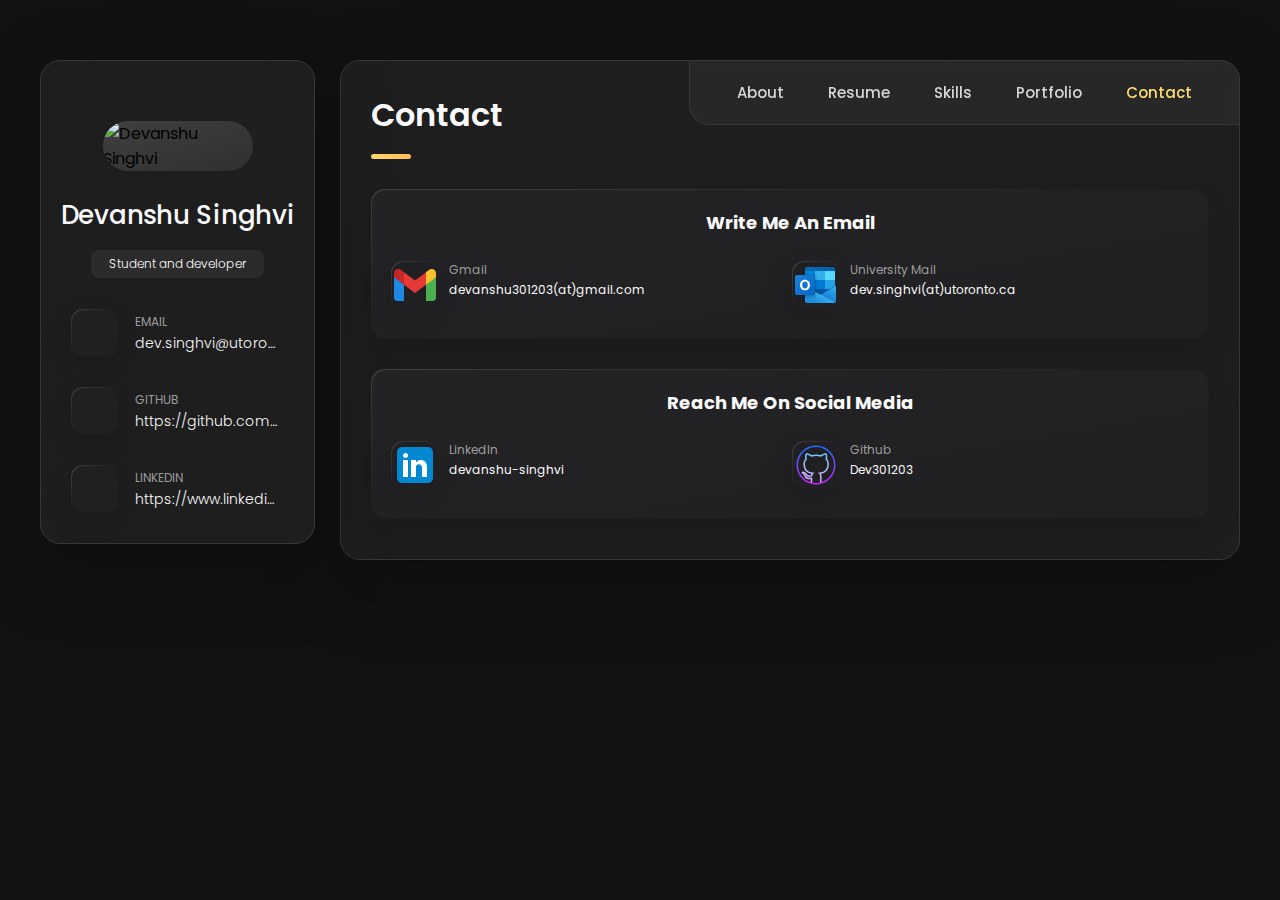
==== commit 3196193d: "add skills page" ====
--- a/assets/html/contact.html
+++ b/assets/html/contact.html
@@ -140,6 +140,11 @@
               <button class="navbar-link" data-nav-link>Resume</button>
             </li>
           </a>
+          <a href="skills.html">
+            <li class="navbar-item">
+              <button class="navbar-link" data-nav-link>Skills</button>
+            </li>
+          </a>
           <a href="portfolio.html">
             <li class="navbar-item">
               <button class="navbar-link" data-nav-link>Portfolio</button>
